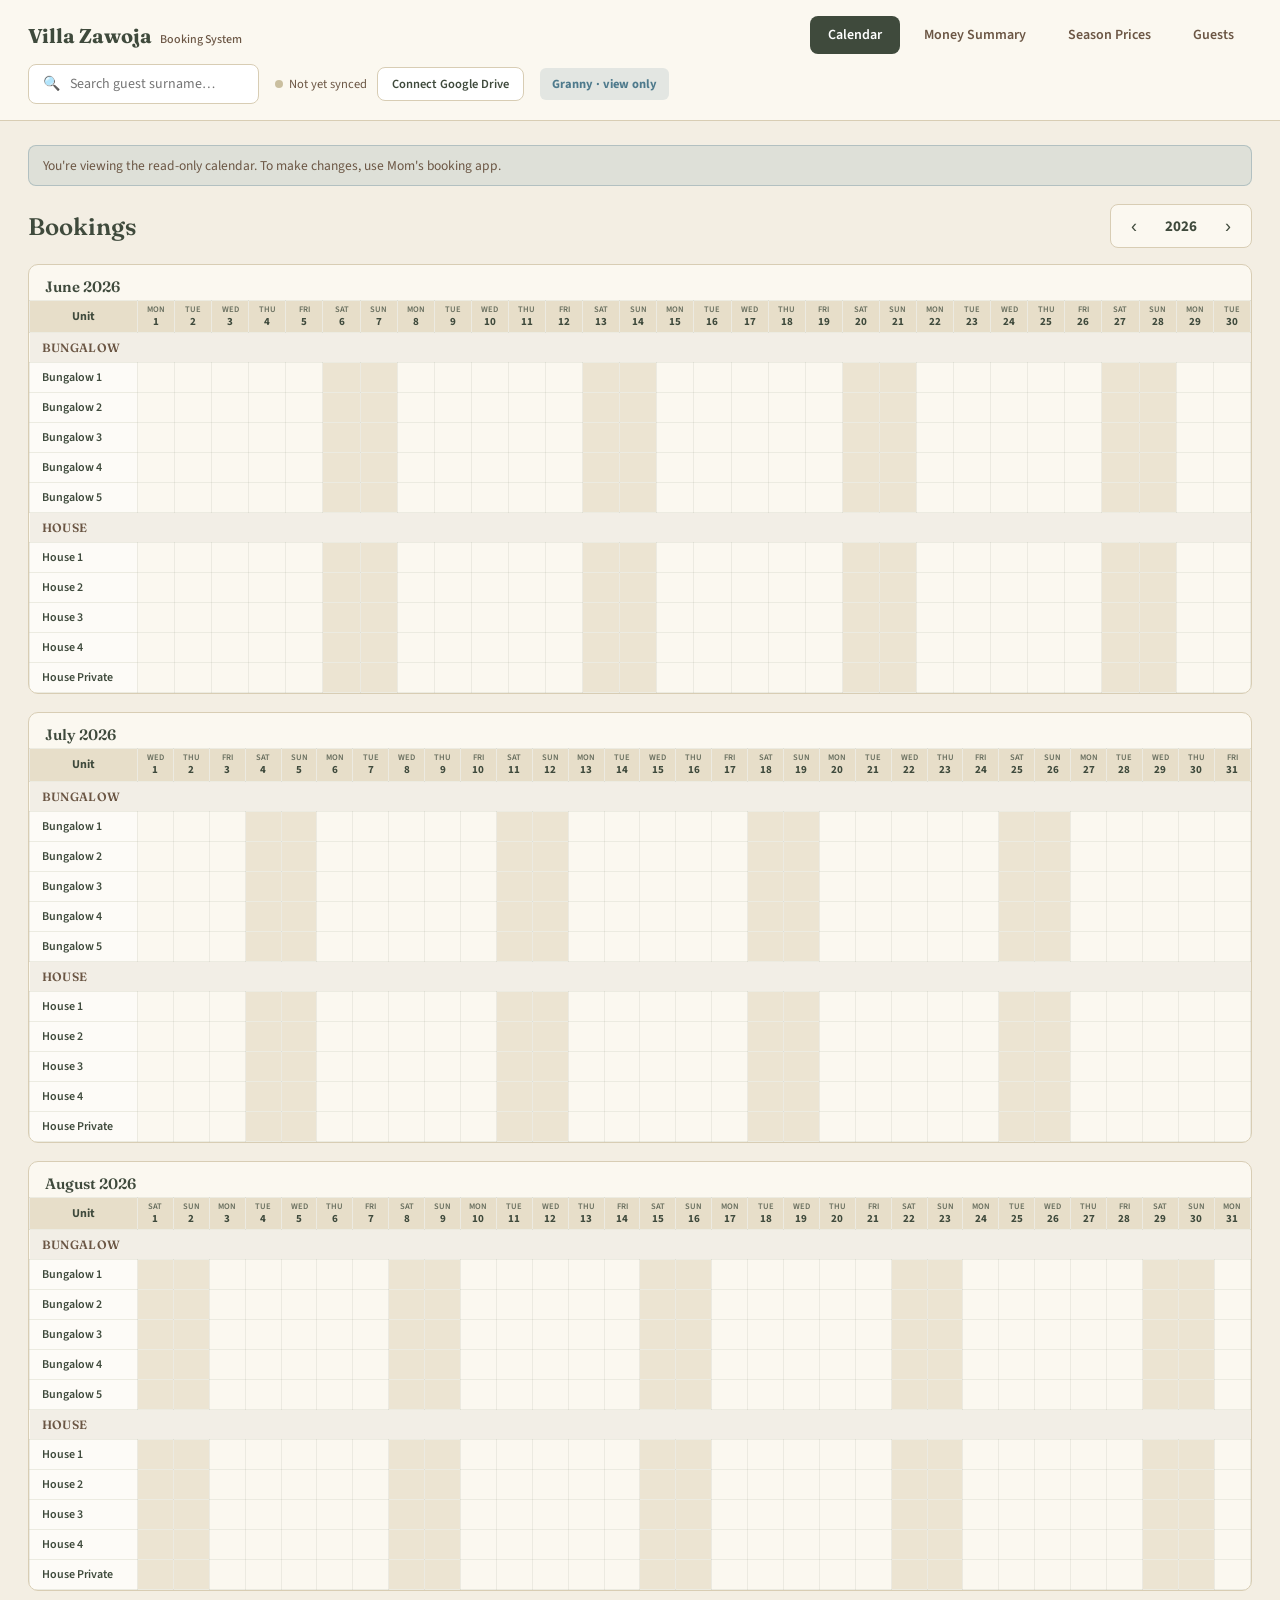
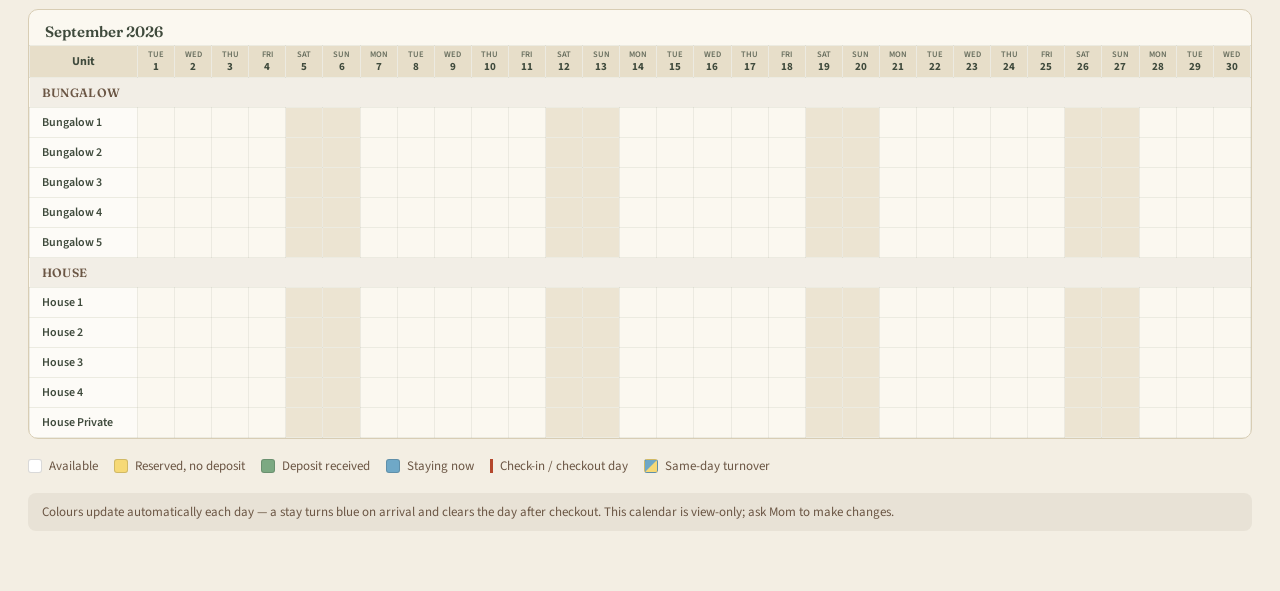
==== granny/index.html @ 3700c892 "Villa Zawoja booking system: Google Drive sync, mom/granny split, static hosting Replaces the protot" ====
<!DOCTYPE html>
<html lang="en">
<head>
<meta charset="UTF-8">
<meta name="viewport" content="width=device-width, initial-scale=1">
<title>Villa Zawoja — Booking Calendar (Granny)</title>
<link rel="stylesheet" href="../shared/styles.css">
</head>
<body>

<div class="toast" id="toast"></div>

<div class="topbar">
  <div class="brand"><span data-i18n="appName">Villa Zawoja</span> <small data-i18n="appTagline">Booking System</small></div>
  <div class="tabs">
    <button class="tab active" onclick="showScreen('calendar', this)" data-i18n="tabCalendar">Calendar</button>
    <button class="tab" onclick="showScreen('summary', this)" data-i18n="tabSummary">Money Summary</button>
    <button class="tab" onclick="showScreen('prices', this)" data-i18n="tabPrices">Season Prices</button>
    <button class="tab" onclick="showScreen('guests', this)" data-i18n="tabGuests">Guests</button>
  </div>
  <div style="display:flex; align-items:center; gap:16px; flex-wrap:wrap;">
    <div class="search-wrap">
      <div class="search-box">🔍 <input id="searchInput" data-i18n-placeholder="searchPlaceholder" placeholder="Search guest surname…" oninput="handleSearch(this.value)"></div>
      <div class="search-results" id="searchResults" style="display:none;"></div>
    </div>
    <div class="sync-bar">
      <div class="sync-status" id="syncStatus"><span class="sync-dot" id="syncDot"></span><span id="syncStatusText" data-i18n="neverSynced">Not yet synced</span></div>
      <button class="btn-secondary" id="connectBtn" style="padding:7px 14px; font-size:12.5px;" onclick="connectDrive()" data-i18n="connectDrive">Connect Google Drive</button>
    </div>
    <div class="role-badge" data-i18n="grannyViewBadge">Granny · view only</div>
  </div>
</div>

<div class="page">

  <div class="screen active" id="screen-calendar">
    <div id="viewOnlyBanner" class="view-only-banner" data-i18n="viewOnlyBanner"></div>
    <div class="section-title">
      <h1 data-i18n="bookingsHeading">Bookings</h1>
      <div class="year-nav">
        <button id="prevYearBtn" onclick="changeYear(-1)">‹</button>
        <span class="year-label" id="yearLabel">2026</span>
        <button id="nextYearBtn" onclick="changeYear(1)">›</button>
      </div>
    </div>
    <div id="monthGrids"></div>
    <div class="legend">
      <div class="legend-item"><div class="swatch" style="background:#fff;"></div><span data-i18n="legendAvailable">Available</span></div>
      <div class="legend-item"><div class="swatch" style="background:var(--status-reserved)"></div><span data-i18n="legendReserved">Reserved, no deposit</span></div>
      <div class="legend-item"><div class="swatch" style="background:var(--status-deposit)"></div><span data-i18n="legendDeposit">Deposit received</span></div>
      <div class="legend-item"><div class="swatch" style="background:var(--status-staying)"></div><span data-i18n="legendStaying">Staying now</span></div>
      <div class="legend-item"><div class="dash-sample"></div><span data-i18n="legendCheckInOut">Check-in / checkout day</span></div>
      <div class="legend-item"><div class="swatch" style="background:linear-gradient(135deg,var(--status-staying) 49%,var(--status-reserved) 51%)"></div><span data-i18n="legendTurnover">Same-day turnover</span></div>
    </div>
    <div class="hint" id="calendarHint" data-i18n="calendarHintViewOnly"></div>
  </div>

  <div class="screen" id="screen-summary">
    <div class="section-title"><h1><span data-i18n="moneySummaryHeading">Money Summary — </span><span id="summaryYearLabel">2026</span></h1></div>
    <div class="summary-grid" id="summaryGrid"></div>
    <div class="deposits-section">
      <div class="section-title">
        <h1 style="font-size:19px;" data-i18n="depositsHeading">Current Bookings — Deposits &amp; Balances</h1>
        <p class="note" style="margin:0;" data-i18n="depositsNote">This season only</p>
      </div>
      <div id="depositsTableWrap"></div>
    </div>
  </div>

  <div class="screen" id="screen-prices">
    <div class="section-title">
      <h1><span data-i18n="pricesHeading">Season Prices — </span><span id="priceYearLabel">2026</span></h1>
      <span style="font-size:13px;color:var(--timber)" id="priceCopyNote"></span>
    </div>
    <div id="priceTableWrap"></div>
  </div>

  <div class="screen" id="screen-guests">
    <div class="section-title"><h1 data-i18n="guestsHeading">Guests</h1></div>
    <div class="guest-layout">
      <div class="guest-list" id="guestList"></div>
      <div class="profile-card" id="profileCard"></div>
    </div>
  </div>

</div>

<script src="https://accounts.google.com/gsi/client" async defer></script>
<script src="../shared/config.js"></script>
<script src="../shared/strings.js"></script>
<script>const CAN_EDIT = false;</script>
<script src="../shared/app-core.js"></script>
<script src="granny-app.js"></script>
</body>
</html>
---- shared/styles.css ----
@import url('https://fonts.googleapis.com/css2?family=Fraunces:opsz,wght@9..144,500;9..144,600;9..144,700&family=Source+Sans+3:wght@400;500;600;700&display=swap');

:root {
  --font-display: 'Fraunces', serif;
  --font-body: 'Source Sans 3', sans-serif;
  --bg: #F3EEE3;
  --bg-panel: #FBF8F0;
  --bg-header: #E7DEC9;
  --bg-weekend: #ECE4D2;
  --border: #D8CDB4;
  --pine: #3F4A3C;
  --timber: #6B5644;
  --sea: #4E7A8C;
  --clay: #B4472C;
  --status-available: #ffffff;
  --status-reserved: #F6D976;
  --status-deposit: #7CA982;
  --status-staying: #6FA8C7;
  --radius: 10px;
}
* { box-sizing: border-box; }
body { margin: 0; font-family: var(--font-body); background: var(--bg); color: var(--pine); }

.topbar { display: flex; align-items: center; justify-content: space-between; padding: 16px 28px; border-bottom: 1px solid var(--border); background: var(--bg-panel); flex-wrap: wrap; gap: 10px; }
.topbar .brand { font-family: var(--font-display); font-weight: 700; font-size: 20px; display: flex; align-items: baseline; gap: 8px; }
.topbar .brand small { font-family: var(--font-body); font-weight: 500; font-size: 12px; color: var(--timber); }
.topbar .tabs { display: flex; gap: 6px; flex-wrap: wrap; }
.tab { font-family: var(--font-body); font-size: 14px; font-weight: 600; padding: 9px 18px; border-radius: 8px; cursor: pointer; color: var(--timber); background: transparent; border: none; }
.tab.active { background: var(--pine); color: #fff; }
.search-box { display: flex; align-items: center; gap: 8px; background: #fff; border: 1px solid var(--border); border-radius: 8px; padding: 8px 14px; font-size: 14px; color: var(--pine); min-width: 220px; }
.search-box input { border: none; outline: none; font-family: var(--font-body); font-size: 14px; flex: 1; background: transparent; color: var(--pine); }
.search-results { position: absolute; background: #fff; border: 1px solid var(--border); border-radius: 8px; margin-top: 6px; width: 260px; max-height: 260px; overflow-y: auto; box-shadow: 0 6px 20px rgba(0,0,0,0.12); z-index: 60; }
.search-results div { padding: 10px 14px; font-size: 13.5px; cursor: pointer; border-bottom: 1px solid var(--border); }
.search-results div:hover { background: var(--bg-header); }
.search-results div:last-child { border-bottom: none; }
.search-wrap { position: relative; }

.role-switch { display: flex; align-items: center; gap: 8px; font-size: 12.5px; color: var(--timber); }
.role-badge { font-weight: 700; font-size: 12.5px; padding: 7px 12px; border-radius: 6px; background: rgba(78,122,140,0.14); color: var(--sea); white-space: nowrap; }

.sync-bar { display: flex; align-items: center; gap: 10px; font-size: 12.5px; color: var(--timber); flex-wrap: wrap; }
.sync-status { display: flex; align-items: center; gap: 6px; white-space: nowrap; }
.sync-dot { width: 8px; height: 8px; border-radius: 50%; background: #cabf9f; flex-shrink: 0; }
.sync-dot.ok { background: var(--status-deposit); }
.sync-dot.error { background: var(--clay); }
.sync-dot.pending { background: var(--status-reserved); }
.share-row { display: flex; align-items: center; gap: 8px; }
.share-row input { font-family: var(--font-body); font-size: 12.5px; padding: 6px 10px; border: 1px solid var(--border); border-radius: 6px; width: 190px; }

.page { max-width: 1280px; margin: 0 auto; padding: 24px 28px 60px; }
.section-title { display: flex; align-items: center; justify-content: space-between; margin-bottom: 16px; flex-wrap: wrap; gap: 12px; }
.section-title h1 { font-family: var(--font-display); font-size: 24px; font-weight: 600; margin: 0; }
.section-title p.note { font-size: 13px; color: var(--timber); margin: 4px 0 0; }

.year-nav { display: flex; align-items: center; gap: 10px; background: var(--bg-panel); border: 1px solid var(--border); border-radius: 8px; padding: 6px 8px; }
.year-nav button { background: none; border: none; font-size: 18px; color: var(--pine); cursor: pointer; width: 30px; height: 30px; border-radius: 6px; }
.year-nav button:hover { background: var(--bg-header); }
.year-nav button:disabled { opacity: 0.3; cursor: not-allowed; }
.year-nav .year-label { font-weight: 700; font-size: 15px; padding: 0 6px; }

.btn-primary { font-family: var(--font-body); font-weight: 700; font-size: 14px; background: var(--pine); color: #fff; border: none; border-radius: 8px; padding: 11px 20px; cursor: pointer; }
.btn-primary:disabled { opacity: 0.4; cursor: not-allowed; }
.btn-secondary { font-family: var(--font-body); font-weight: 600; font-size: 14px; background: #fff; color: var(--pine); border: 1px solid var(--border); border-radius: 8px; padding: 10px 18px; cursor: pointer; }
.btn-danger { font-family: var(--font-body); font-weight: 600; font-size: 13px; background: #fff; color: var(--clay); border: 1px solid var(--clay); border-radius: 8px; padding: 9px 16px; cursor: pointer; }

.grid-shell { border: 1px solid var(--border); border-radius: var(--radius); background: var(--bg-panel); overflow-x: auto; }
.month-strip { display: flex; font-family: var(--font-display); font-size: 15px; font-weight: 600; padding: 12px 16px 4px; }

table { border-collapse: collapse; width: 100%; font-size: 12px; table-layout: fixed; min-width: 900px; }
th, td { border: 1px solid rgba(63,74,60,0.08); padding: 0; text-align: center; height: 28px; position: relative; }
.unit-col { width: 108px; }
.grid-header th { background: var(--bg-header); color: var(--pine); font-weight: 700; padding: 3px 2px; line-height: 1.3; }
.grid-header .dow { display:block; font-size: 8.5px; font-weight: 600; opacity: 0.75; text-transform: uppercase; }
.grid-header .dnum { display:block; font-size: 11px; font-weight: 700; }
.weekend { background: var(--bg-weekend); }
.today-col { box-shadow: inset 0 0 0 2px var(--clay); }

.unit-group-label td { font-family: var(--font-display); font-size: 12px; font-weight: 600; text-align: left; padding: 7px 12px !important; border: none; letter-spacing: 0.03em; text-transform: uppercase; color: var(--timber); background: rgba(107,86,68,0.06); }
.unit-label-cell { font-weight: 600; font-size: 12px; text-align: left; padding: 6px 12px !important; white-space: nowrap; background: rgba(255,255,255,0.5); }

.status-reserved { background: var(--status-reserved); cursor: pointer; }
.status-deposit { background: var(--status-deposit); color: #fff; cursor: pointer; }
.status-staying { background: var(--status-staying); color: #fff; cursor: pointer; }
td.status-available:hover { background: #f0ebdd; cursor: pointer; }
td.status-available.locked:hover { background: transparent; cursor: default; }

.dash-in::before, .dash-out::after { content: ""; position: absolute; top: 4px; bottom: 4px; width: 3px; background: var(--clay); }
.dash-in::before { left: 0; }
.dash-out::after { right: 0; }

.surname-label { position: absolute; top: 50%; left: 4px; transform: translateY(-50%); font-size: 10px; font-weight: 700; white-space: nowrap; z-index: 2; pointer-events: none; max-width: 95%; overflow: hidden; text-overflow: ellipsis; }
.surname-label-inline { font-size: 10.5px; font-weight: 700; display: block; text-align: left; padding: 0 6px; white-space: nowrap; overflow: hidden; text-overflow: ellipsis; }

.split-cell { cursor: pointer; position: relative; }
.split-cell .out-name, .split-cell .in-name { position: absolute; font-size: 7.5px; font-weight: 700; color: #fff; }
.split-cell .out-name { top: 3px; left: 3px; }
.split-cell .in-name { bottom: 3px; right: 3px; color: #4a3a18; }

.legend { display: flex; flex-wrap: wrap; gap: 16px; margin-top: 14px; font-size: 13px; color: var(--timber); }
.legend-item { display: flex; align-items: center; gap: 7px; }
.swatch { width: 14px; height: 14px; border-radius: 3px; border: 1px solid rgba(0,0,0,0.15); }
.dash-sample { width: 3px; height: 14px; background: var(--clay); }

.hint { margin-top: 18px; font-size: 13px; color: var(--timber); background: rgba(107,86,68,0.08); border-radius: 8px; padding: 10px 14px; }
.view-only-banner { margin-bottom: 18px; font-size: 13.5px; color: var(--timber); background: rgba(78,122,140,0.12); border: 1px solid rgba(78,122,140,0.3); border-radius: 8px; padding: 10px 14px; }

.modal-overlay { position: fixed; inset: 0; background: rgba(63,54,40,0.35); display: flex; align-items: center; justify-content: center; z-index: 100; }
.modal { background: var(--bg-panel); border-radius: 14px; padding: 28px 30px; width: 440px; max-height: 90vh; overflow-y: auto; box-shadow: 0 10px 40px rgba(0,0,0,0.25); border: 1px solid var(--border); }
.modal h2 { font-family: var(--font-display); font-size: 20px; margin: 0 0 4px; }
.modal .sub { font-size: 13px; color: var(--timber); margin-bottom: 20px; }
.field { margin-bottom: 14px; }
.field label { display: block; font-size: 12.5px; font-weight: 700; color: var(--timber); margin-bottom: 5px; }
.field input, .field textarea { width: 100%; font-family: var(--font-body); font-size: 14px; padding: 10px 12px; border: 1px solid var(--border); border-radius: 7px; background: #fff; color: var(--pine); }
.field input:invalid, .field input.err { border-color: var(--clay); }
.field .err-msg { color: var(--clay); font-size: 12px; margin-top: 4px; display: none; }
.row-2 { display: flex; gap: 12px; }
.row-2 .field { flex: 1; }
.balance-line { display: flex; justify-content: space-between; background: rgba(78,122,140,0.1); border-radius: 8px; padding: 10px 14px; font-size: 13.5px; font-weight: 700; color: var(--sea); margin-bottom: 18px; }
.modal-actions { display: flex; gap: 10px; justify-content: space-between; margin-top: 4px; }
.modal-actions .right-group { display: flex; gap: 10px; }
.warning-box { background: #FCF0DE; border: 1px solid #E8C583; color: #7A5A18; font-size: 12.5px; padding: 9px 12px; border-radius: 7px; margin-bottom: 14px; }
.error-box { background: #FBE4DE; border: 1px solid var(--clay); color: #8a3016; font-size: 12.5px; padding: 9px 12px; border-radius: 7px; margin-bottom: 14px; }

.guest-layout { display: flex; gap: 24px; align-items: flex-start; flex-wrap: wrap; }
.guest-list { background: var(--bg-panel); border: 1px solid var(--border); border-radius: var(--radius); width: 260px; overflow: hidden; max-height: 560px; overflow-y: auto; }
.guest-list-item { padding: 12px 16px; font-size: 14px; font-weight: 600; border-bottom: 1px solid var(--border); cursor: pointer; }
.guest-list-item:last-child { border-bottom: none; }
.guest-list-item:hover { background: var(--bg-header); }
.guest-list-item.active { background: var(--pine); color: #fff; }

.profile-card { background: var(--bg-panel); border: 1px solid var(--border); border-radius: var(--radius); padding: 24px; flex: 1; min-width: 320px; max-width: 440px; }
.profile-card h2 { font-family: var(--font-display); font-size: 22px; margin: 0 0 4px; }
.profile-card .meta { color: var(--timber); font-size: 13px; margin-bottom: 20px; }
.profile-row { display: flex; justify-content: space-between; padding: 10px 0; border-bottom: 1px solid var(--border); font-size: 14px; gap: 10px; }
.profile-row span:first-child { color: var(--timber); font-weight: 600; flex-shrink: 0; }
.profile-row span:last-child { font-weight: 600; text-align: right; }
.profile-edit-field { margin-top: 14px; }
.profile-edit-field label { display: block; font-size: 12px; font-weight: 700; color: var(--timber); margin-bottom: 4px; }
.profile-edit-field input, .profile-edit-field select { width: 100%; padding: 8px 10px; border: 1px solid var(--border); border-radius: 6px; font-size: 13.5px; }

.price-table { border-collapse: collapse; width: 100%; max-width: 640px; }
.price-table th, .price-table td { border: 1px solid var(--border); padding: 10px 14px; font-size: 13.5px; text-align: left; }
.price-table th { background: var(--bg-header); font-weight: 700; }
.price-table input { width: 90px; padding: 6px 8px; border: 1px solid var(--border); border-radius: 6px; font-size: 13.5px; }
.price-table input:disabled { background: rgba(0,0,0,0.04); color: var(--timber); }

.summary-grid { display: grid; grid-template-columns: repeat(4, 1fr); gap: 16px; margin-top: 8px; }
@media (max-width: 800px) { .summary-grid { grid-template-columns: repeat(2, 1fr); } }
.summary-card { background: var(--bg-panel); border: 1px solid var(--border); border-radius: var(--radius); padding: 18px; }
.summary-card .month { font-family: var(--font-display); font-size: 15px; font-weight: 600; margin-bottom: 10px; }
.summary-card .amount { font-size: 22px; font-weight: 700; }
.summary-card .compare { font-size: 12.5px; color: var(--timber); margin-top: 6px; }
.summary-card .compare .up { color: var(--status-deposit); font-weight: 700; }
.summary-card .compare .down { color: var(--clay); font-weight: 700; }

.deposits-section { margin-top: 32px; }
.deposits-table { border-collapse: collapse; width: 100%; max-width: 820px; }
.deposits-table th, .deposits-table td { border: 1px solid var(--border); padding: 10px 14px; font-size: 13.5px; text-align: left; }
.deposits-table th { background: var(--bg-header); font-weight: 700; }
.deposits-table .paid { color: var(--status-deposit); font-weight: 700; }
.deposits-table .owed { color: var(--clay); font-weight: 700; }
.deposits-table .owed.zero { color: var(--status-deposit); }
.empty-note { font-size: 13.5px; color: var(--timber); padding: 14px 0; }

.screen { display: none; }
.screen.active { display: block; }
.toast { position: fixed; bottom: 24px; left: 50%; transform: translateX(-50%); background: var(--pine); color: #fff; padding: 12px 22px; border-radius: 8px; font-size: 14px; font-weight: 600; box-shadow: 0 6px 20px rgba(0,0,0,0.2); z-index: 200; opacity: 0; transition: opacity 0.25s; pointer-events: none; }
.toast.show { opacity: 1; }

/* ---- landing page (repo root index.html) ---- */
.landing { max-width: 640px; margin: 60px auto; padding: 0 24px; text-align: center; }
.landing h1 { font-family: var(--font-display); font-size: 30px; margin-bottom: 6px; }
.landing p { color: var(--timber); font-size: 15px; line-height: 1.5; }
.landing-links { display: flex; gap: 16px; justify-content: center; margin-top: 28px; flex-wrap: wrap; }
.landing-card { display: block; text-decoration: none; background: var(--bg-panel); border: 1px solid var(--border); border-radius: var(--radius); padding: 22px 26px; width: 220px; color: var(--pine); }
.landing-card h2 { font-family: var(--font-display); font-size: 18px; margin: 0 0 6px; }
.landing-card p { font-size: 13px; margin: 0; }
.landing-warning { margin-top: 30px; font-size: 12.5px; color: var(--clay); background: rgba(180,71,44,0.08); border: 1px solid rgba(180,71,44,0.25); border-radius: 8px; padding: 10px 14px; text-align: left; }
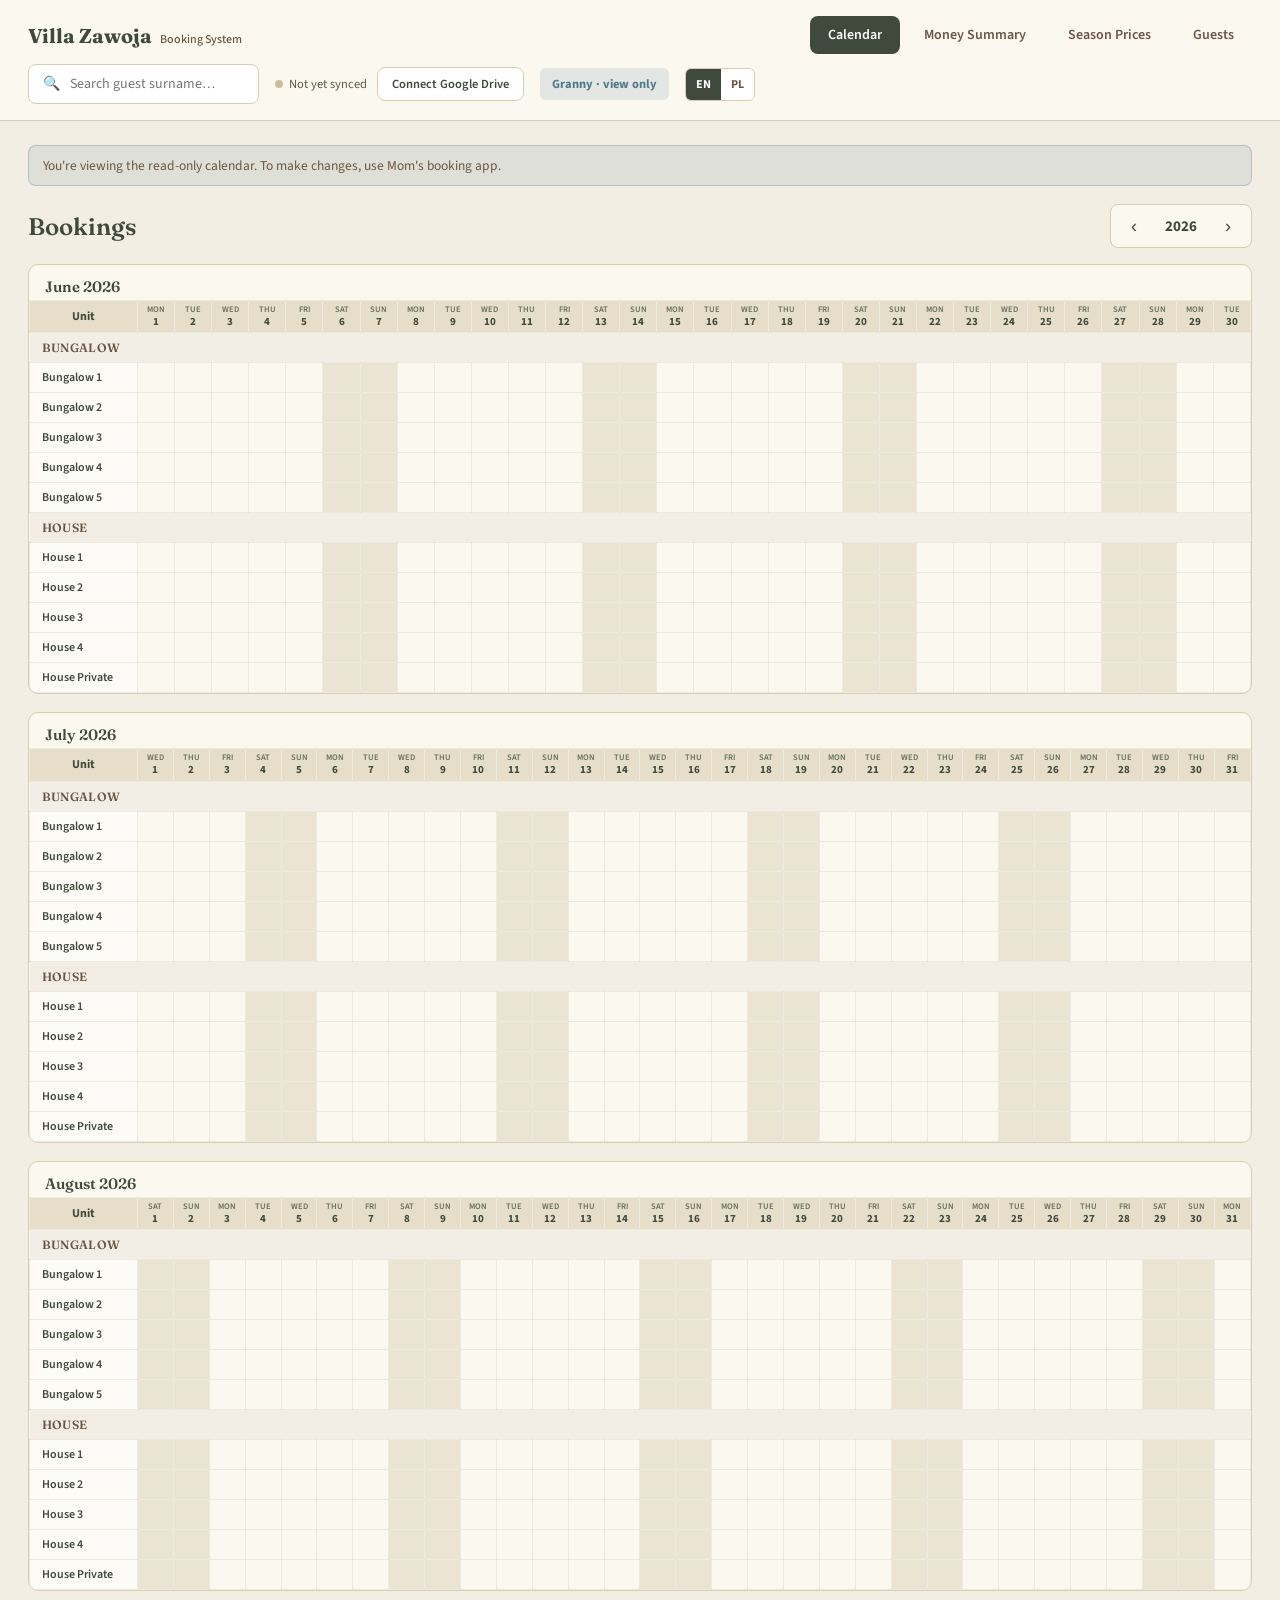
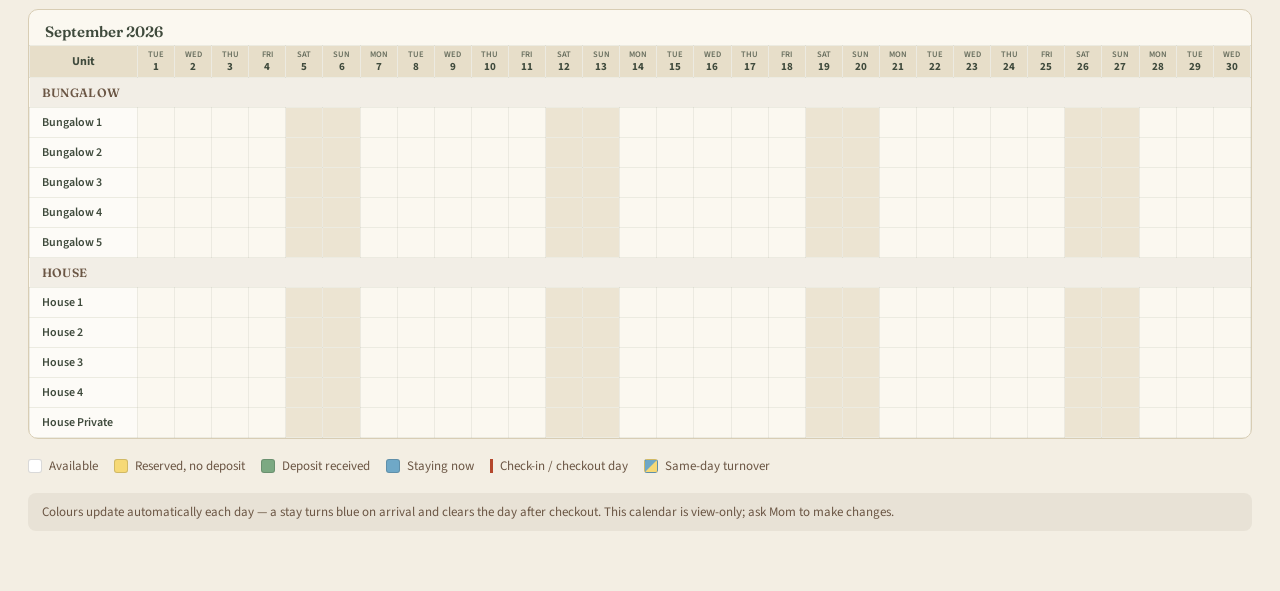
==== commit cc516fba: "Add English/Polish language switcher Adds an EN/PL toggle to the top bar of both apps and the landin" ====
--- a/granny/index.html
+++ b/granny/index.html
@@ -28,6 +28,10 @@
       <button class="btn-secondary" id="connectBtn" style="padding:7px 14px; font-size:12.5px;" onclick="connectDrive()" data-i18n="connectDrive">Connect Google Drive</button>
     </div>
     <div class="role-badge" data-i18n="grannyViewBadge">Granny · view only</div>
+    <div class="lang-toggle" id="langToggle">
+      <button data-lang="en" onclick="setLanguage('en')">EN</button>
+      <button data-lang="pl" onclick="setLanguage('pl')">PL</button>
+    </div>
   </div>
 </div>
 
--- a/shared/styles.css
+++ b/shared/styles.css
@@ -37,6 +37,10 @@
 
 .role-switch { display: flex; align-items: center; gap: 8px; font-size: 12.5px; color: var(--timber); }
 .role-badge { font-weight: 700; font-size: 12.5px; padding: 7px 12px; border-radius: 6px; background: rgba(78,122,140,0.14); color: var(--sea); white-space: nowrap; }
+
+.lang-toggle { display: flex; border: 1px solid var(--border); border-radius: 6px; overflow: hidden; }
+.lang-toggle button { font-family: var(--font-body); font-size: 12px; font-weight: 700; padding: 7px 10px; border: none; background: #fff; color: var(--timber); cursor: pointer; }
+.lang-toggle button.active { background: var(--pine); color: #fff; }
 
 .sync-bar { display: flex; align-items: center; gap: 10px; font-size: 12.5px; color: var(--timber); flex-wrap: wrap; }
 .sync-status { display: flex; align-items: center; gap: 6px; white-space: nowrap; }
